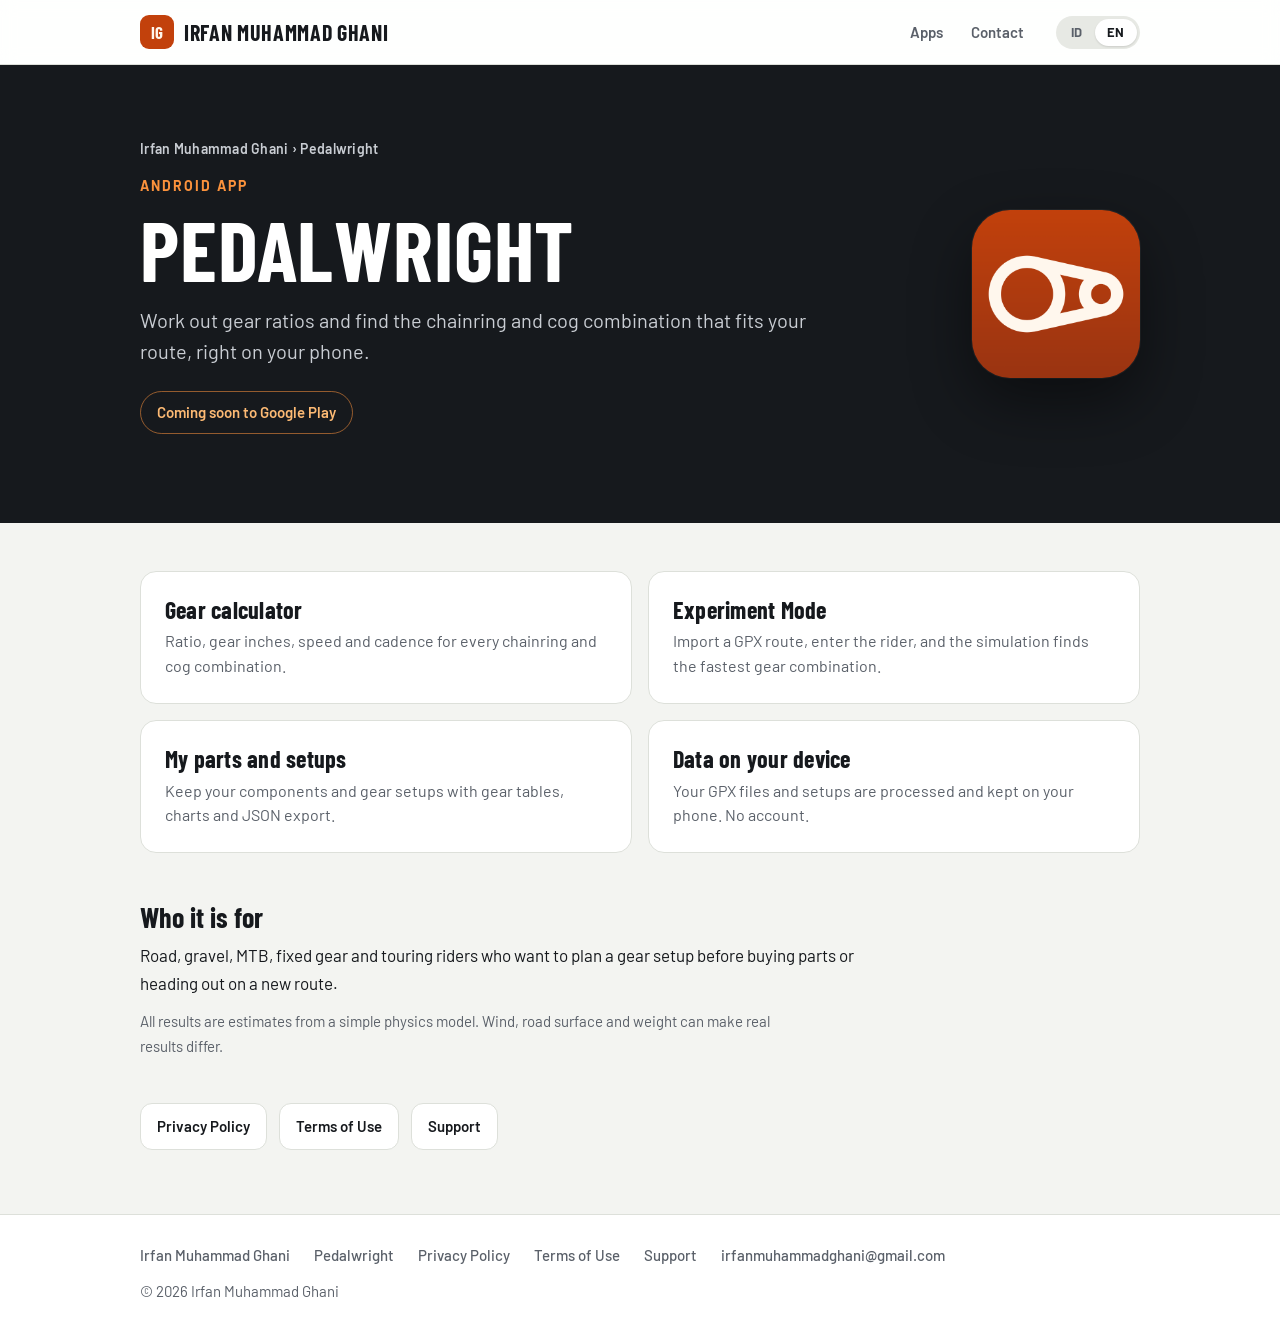
==== pedalwright/index.html @ 3c7b5826 "Developer site for all apps: home lists the apps, each app has its own page Co-Authored-By: Claude S" ====
<!doctype html>
<html lang="en">
<head>
<meta charset="utf-8">
<meta name="viewport" content="width=device-width, initial-scale=1">
<title>Pedalwright: Bike Gear Planner</title>
<meta name="description" content="Calculate gear ratios and find the chainring and cog combination for a GPX route.">
<meta name="theme-color" content="#16191D">
<link rel="icon" href="/assets/favicon.svg" type="image/svg+xml">
<link rel="canonical" href="https://img88.github.io/pedalwright/">
<link rel="preload" href="/assets/fonts/Barlow-Regular.ttf" as="font" type="font/ttf" crossorigin>
<link rel="stylesheet" href="/assets/site.css">
<script src="/assets/site.js" defer></script>
</head>
<body class="app">
<header class="top">
  <div class="wrap bar">
    <a class="brand" href="/"><span class="mark" aria-hidden="true">IG</span><span>Irfan Muhammad Ghani</span></a>
    <nav aria-label="Main">
      <a href="/#apps"><span data-l="id">Aplikasi</span><span data-l="en">Apps</span></a>
      <a href="mailto:irfanmuhammadghani@gmail.com"><span data-l="id">Kontak</span><span data-l="en">Contact</span></a>
    </nav>
    <div class="lang" role="group" aria-label="Language">
      <button type="button" data-set="id">ID</button><button type="button" data-set="en">EN</button>
    </div>
  </div>
</header>
<main>
  <section class="hero">
    <div class="wrap hero-grid">
      <div>
        <p class="crumbs"><a href="/">Irfan Muhammad Ghani</a> <span aria-hidden="true">›</span> Pedalwright</p>
        <p class="eyebrow"><span data-l="id">Aplikasi Android</span><span data-l="en">Android app</span></p>
        <h1>Pedalwright</h1>
        <p class="lead"><span data-l="id">Hitung rasio gir dan cari kombinasi chainring dan cog yang paling pas untuk rute Anda, langsung di ponsel.</span><span data-l="en">Work out gear ratios and find the chainring and cog combination that fits your route, right on your phone.</span></p>
        <p><span class="badge"><span data-l="id">Segera di Google Play</span><span data-l="en">Coming soon to Google Play</span></span></p>
      </div>
      <img class="hero-icon" src="/pedalwright/icon.png" alt="Pedalwright" width="168" height="168">
    </div>
  </section>
  <section class="wrap features" aria-label="Features">
    <article class="feature">
      <h3><span data-l="id">Kalkulator gir</span><span data-l="en">Gear calculator</span></h3>
      <p><span data-l="id">Rasio, gear inches, kecepatan, dan cadence untuk setiap kombinasi chainring dan cog.</span><span data-l="en">Ratio, gear inches, speed and cadence for every chainring and cog combination.</span></p>
    </article>
    <article class="feature">
      <h3><span data-l="id">Experiment Mode</span><span data-l="en">Experiment Mode</span></h3>
      <p><span data-l="id">Impor rute GPX, isi data pengendara, dan simulasi menunjukkan kombinasi gir tercepat.</span><span data-l="en">Import a GPX route, enter the rider, and the simulation finds the fastest gear combination.</span></p>
    </article>
    <article class="feature">
      <h3><span data-l="id">Part dan setup saya</span><span data-l="en">My parts and setups</span></h3>
      <p><span data-l="id">Simpan komponen dan setelan gir lengkap dengan tabel gir, grafik, dan ekspor JSON.</span><span data-l="en">Keep your components and gear setups with gear tables, charts and JSON export.</span></p>
    </article>
    <article class="feature">
      <h3><span data-l="id">Data di perangkat</span><span data-l="en">Data on your device</span></h3>
      <p><span data-l="id">File GPX dan setelan Anda diproses dan disimpan di ponsel. Tanpa akun.</span><span data-l="en">Your GPX files and setups are processed and kept on your phone. No account.</span></p>
    </article>
  </section>
  <section class="wrap who">
    <h2><span data-l="id">Untuk siapa</span><span data-l="en">Who it is for</span></h2>
    <p><span data-l="id">Pesepeda jalan raya, gravel, MTB, fixed gear, dan touring yang ingin merencanakan setelan gir sebelum membeli komponen atau berangkat ke rute baru.</span><span data-l="en">Road, gravel, MTB, fixed gear and touring riders who want to plan a gear setup before buying parts or heading out on a new route.</span></p>
    <p class="note"><span data-l="id">Semua hasil adalah perkiraan dari model fisika sederhana. Angin, permukaan jalan, dan berat bisa membuat hasil nyata berbeda.</span><span data-l="en">All results are estimates from a simple physics model. Wind, road surface and weight can make real results differ.</span></p>
  </section>
  <section class="wrap legal-links" aria-label="Legal">
    <a href="/pedalwright/privacy/"><span data-l="id">Kebijakan Privasi</span><span data-l="en">Privacy Policy</span></a>
    <a href="/pedalwright/terms/"><span data-l="id">Syarat Penggunaan</span><span data-l="en">Terms of Use</span></a>
    <a href="/pedalwright/support/"><span data-l="id">Dukungan</span><span data-l="en">Support</span></a>
  </section>
</main>
<footer class="foot">
  <div class="wrap">
    <div class="foot-links">
      <a href="/">Irfan Muhammad Ghani</a>
      <a href="/pedalwright/">Pedalwright</a><a href="/pedalwright/privacy/"><span data-l="id">Kebijakan Privasi</span><span data-l="en">Privacy Policy</span></a><a href="/pedalwright/terms/"><span data-l="id">Syarat Penggunaan</span><span data-l="en">Terms of Use</span></a><a href="/pedalwright/support/"><span data-l="id">Dukungan</span><span data-l="en">Support</span></a>
      <a href="mailto:irfanmuhammadghani@gmail.com">irfanmuhammadghani@gmail.com</a>
    </div>
    <p>&copy; 2026 Irfan Muhammad Ghani</p>
  </div>
</footer>
</body>
</html>
---- assets/site.css ----
@font-face { font-family: "Barlow"; font-weight: 400; font-display: swap; src: url("/assets/fonts/Barlow-Regular.ttf") format("truetype"); }
@font-face { font-family: "Barlow"; font-weight: 500; font-display: swap; src: url("/assets/fonts/Barlow-Medium.ttf") format("truetype"); }
@font-face { font-family: "Barlow"; font-weight: 600; font-display: swap; src: url("/assets/fonts/Barlow-SemiBold.ttf") format("truetype"); }
@font-face { font-family: "Barlow"; font-weight: 700; font-display: swap; src: url("/assets/fonts/Barlow-Bold.ttf") format("truetype"); }
@font-face { font-family: "Barlow Condensed"; font-weight: 700; font-display: swap; src: url("/assets/fonts/BarlowCondensed-Bold.ttf") format("truetype"); }

:root {
  --bg: #F3F4F1;
  --card: #FFFFFF;
  --border: #DDE0DA;
  --text: #16191D;
  --muted: #5A6069;
  --accent: #C2410C;
  --accent-dark: #9A3412;
  --accent-soft: #FFEDD5;
  --accent-bright: #FB923C;
  --dark: #16191D;
  --dark-2: #23282E;
  --on-dark: #C9CDD3;
  --soft: #F7F8F5;
  --radius: 16px;
  --body: "Barlow", system-ui, -apple-system, "Segoe UI", Roboto, sans-serif;
  --display: "Barlow Condensed", "Barlow", system-ui, sans-serif;
}

* { box-sizing: border-box; }
html { -webkit-text-size-adjust: 100%; }
body {
  margin: 0;
  background: var(--bg);
  color: var(--text);
  font: 400 17px/1.65 var(--body);
  -webkit-font-smoothing: antialiased;
}

/* Language: both stay visible until the script picks one. */
html[data-lang="id"] [data-l="en"],
html[data-lang="en"] [data-l="id"] { display: none; }

a { color: var(--accent); text-underline-offset: 3px; }
a:hover { color: var(--accent-dark); }
a:focus-visible, button:focus-visible { outline: 3px solid var(--accent-bright); outline-offset: 2px; border-radius: 6px; }

.wrap { width: 100%; max-width: 1040px; margin: 0 auto; padding: 0 20px; }

/* Top bar */
.top { position: sticky; top: 0; z-index: 10; background: rgba(255,255,255,.92); backdrop-filter: blur(8px); border-bottom: 1px solid var(--border); }
.bar { display: flex; align-items: center; gap: 20px; min-height: 64px; }
.brand { display: flex; align-items: center; gap: 10px; color: var(--text); text-decoration: none; font: 700 22px/1 var(--display); letter-spacing: .03em; text-transform: uppercase; margin-right: auto; }
.brand .mark { display: grid; place-items: center; width: 34px; height: 34px; border-radius: 9px; background: var(--accent); color: #FFF7ED; font: 700 17px/1 var(--display); letter-spacing: .02em; }
.bar nav { display: flex; gap: 4px; }
.bar nav a { padding: 8px 12px; border-radius: 10px; color: var(--muted); text-decoration: none; font-weight: 600; font-size: 15px; }
.bar nav a:hover { background: var(--soft); color: var(--text); }
.bar nav a[aria-current="page"] { color: var(--accent); background: var(--accent-soft); }
.lang { display: inline-flex; background: #E7E9E4; border-radius: 999px; padding: 3px; }
.lang button { border: 0; background: transparent; color: var(--muted); font: 700 13px/1 var(--body); letter-spacing: .04em; padding: 7px 12px; border-radius: 999px; cursor: pointer; }
.lang button[aria-pressed="true"] { background: var(--card); color: var(--text); box-shadow: 0 1px 2px rgba(0,0,0,.12); }

/* Landing */
.hero { background: var(--dark); color: #fff; }
.hero-grid { display: grid; grid-template-columns: 1fr auto; align-items: center; gap: 40px; padding-top: 72px; padding-bottom: 72px; }
.eyebrow { margin: 0 0 12px; color: var(--accent-bright); font-weight: 700; font-size: 14px; letter-spacing: .14em; text-transform: uppercase; }
.hero h1 { margin: 0 0 16px; font: 700 clamp(48px, 9vw, 84px)/.95 var(--display); letter-spacing: .01em; text-transform: uppercase; }
.lead { margin: 0 0 24px; max-width: 34em; color: var(--on-dark); font-size: 20px; line-height: 1.55; }
.badge { display: inline-block; padding: 8px 16px; border: 1px solid rgba(251,146,60,.55); border-radius: 999px; color: #FDBA74; font-weight: 600; font-size: 15px; }
.hero-icon { border-radius: 38px; box-shadow: 0 24px 60px rgba(0,0,0,.45), 0 0 0 1px rgba(255,255,255,.06); display: block; }

.features { display: grid; grid-template-columns: repeat(2, 1fr); gap: 16px; padding-top: 48px; padding-bottom: 8px; }
.feature { background: var(--card); border: 1px solid var(--border); border-radius: var(--radius); padding: 24px; }
.feature h3 { margin: 0 0 6px; font: 700 24px/1.15 var(--display); letter-spacing: .01em; }
.feature p { margin: 0; color: var(--muted); font-size: 16px; line-height: 1.55; }

.who { padding-top: 40px; padding-bottom: 32px; }
.who h2 { margin: 0 0 8px; font: 700 28px/1.15 var(--display); }
.who p { margin: 0 0 12px; max-width: 44em; }
.who .note { color: var(--muted); font-size: 15px; }

/* Home */
.home-hero .wrap { padding-top: 80px; padding-bottom: 80px; }
.home-hero h1 { font-size: clamp(40px, 7.5vw, 72px); }
.apps { padding-top: 48px; }
.apps h2, .contact h2 { margin: 0 0 16px; font: 700 28px/1.15 var(--display); }
.app-grid { display: grid; grid-template-columns: repeat(auto-fill, minmax(360px, 1fr)); gap: 16px; }
.app-card { display: flex; gap: 18px; background: var(--card); border: 1px solid var(--border); border-radius: var(--radius); padding: 22px; }
.app-card img { border-radius: 16px; flex: none; align-self: flex-start; }
.app-body h3 { margin: 0 0 4px; font: 700 26px/1.1 var(--display); letter-spacing: .01em; }
.app-body h3 a { color: var(--text); text-decoration: none; }
.app-body h3 a:hover { color: var(--accent); }
.app-body p { margin: 0 0 10px; color: var(--muted); font-size: 16px; line-height: 1.5; }
.app-meta .badge { border-color: rgba(194,65,12,.4); color: var(--accent); font-size: 13px; padding: 4px 12px; }
.app-links { display: flex; flex-wrap: wrap; gap: 4px 16px; margin-bottom: 0 !important; font-size: 15px; font-weight: 600; }
.contact { padding-top: 40px; padding-bottom: 64px; }
.contact p { margin: 0; max-width: 44em; }
.crumbs { margin: 0 0 14px; font-size: 14px; font-weight: 600; letter-spacing: .02em; color: var(--muted); }
.crumbs a { color: var(--muted); text-decoration: none; }
.crumbs a:hover { color: var(--accent); text-decoration: underline; }
.hero .crumbs, .hero .crumbs a { color: var(--on-dark); }
.legal-links { display: flex; flex-wrap: wrap; gap: 10px 12px; padding-bottom: 64px; }
.legal-links a { padding: 10px 16px; background: var(--card); border: 1px solid var(--border); border-radius: 12px; color: var(--text); text-decoration: none; font-weight: 600; font-size: 15px; }
.legal-links a:hover { border-color: var(--accent); color: var(--accent); }

/* Documents */
.doc { max-width: 800px; padding-top: 48px; padding-bottom: 64px; }
.doc h1 { margin: 0 0 24px; font: 700 clamp(36px, 7vw, 52px)/1.05 var(--display); letter-spacing: .01em; }
.card { background: var(--card); border: 1px solid var(--border); border-radius: var(--radius); padding: 36px 40px; }
.card > h2:first-child { margin-top: 0; }
.card .meta + h2 { margin-top: 28px; }
.card h2 { margin: 36px 0 10px; font: 700 26px/1.15 var(--display); letter-spacing: .01em; }
.card p { margin: 0 0 14px; }
.card ul { margin: 0 0 16px; padding-left: 22px; }
.card li { margin: 0 0 8px; padding-left: 2px; }
.card li::marker { color: var(--accent); }
.card strong { font-weight: 600; }
.meta { background: var(--soft); border: 1px solid var(--border); border-radius: 12px; padding: 14px 18px; color: var(--muted); font-size: 15px; line-height: 1.6; }
.meta strong { color: var(--text); }

/* Footer */
.foot { border-top: 1px solid var(--border); background: var(--card); padding: 28px 0 36px; color: var(--muted); font-size: 15px; }
.foot-links { display: flex; flex-wrap: wrap; gap: 8px 24px; margin-bottom: 12px; }
.foot-links a { color: var(--muted); text-decoration: none; font-weight: 500; }
.foot-links a:hover { color: var(--accent); text-decoration: underline; }
.foot p { margin: 0; }

@media (max-width: 720px) {
  body { font-size: 16px; }
  .bar { flex-wrap: wrap; row-gap: 4px; padding-top: 10px; padding-bottom: 10px; }
  .brand { font-size: 20px; }
  .bar nav { order: 3; width: 100%; margin-left: -12px; }
  .hero-grid { grid-template-columns: 1fr; gap: 28px; padding-top: 44px; padding-bottom: 48px; }
  .hero-icon { order: -1; width: 104px; height: 104px; border-radius: 24px; }
  .lead { font-size: 18px; }
  .features, .app-grid { grid-template-columns: 1fr; }
  .features { padding-top: 32px; }
  .home-hero .wrap { padding-top: 48px; padding-bottom: 48px; }
  .app-card { padding: 18px; gap: 14px; }
  .card { padding: 24px 20px; }
  .doc { padding-top: 32px; padding-bottom: 40px; }
}
@media print {
  .top, .foot, .lang { display: none; }
  body { background: #fff; }
  .card { border: 0; padding: 0; }
}
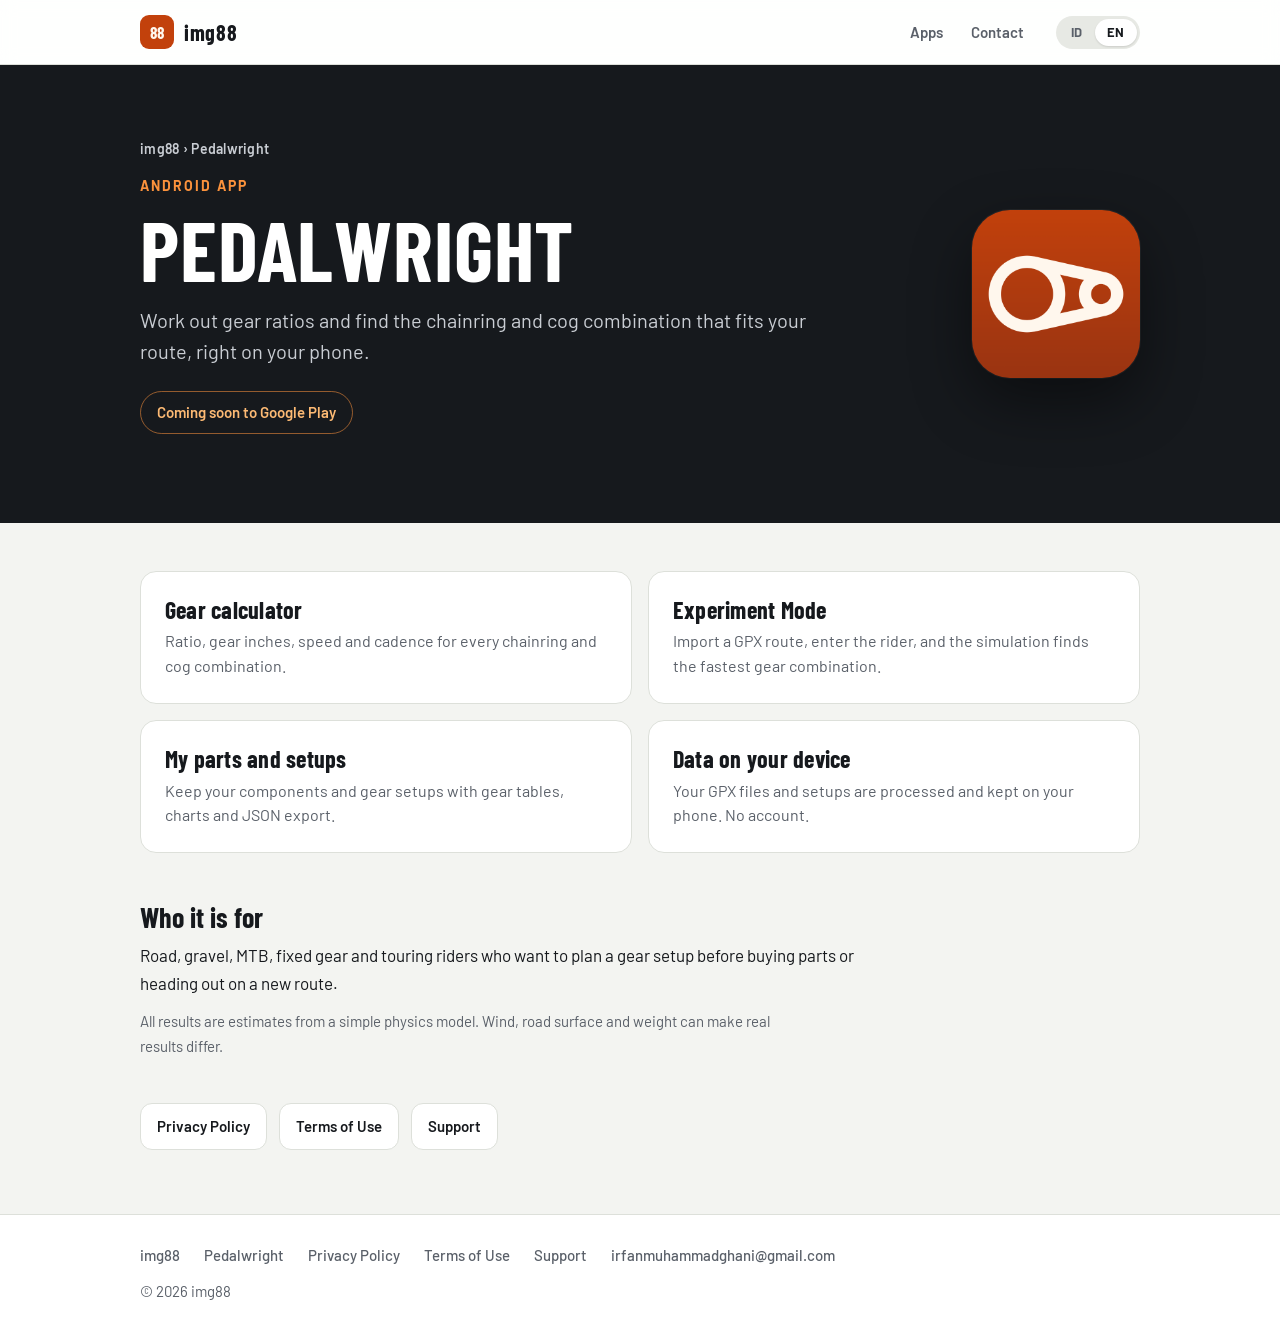
==== commit 4e2b5c39: "Site shows img88 and a shorter tagline Co-Authored-By: Claude Sonnet 5.5 <noreply@anthropic.com>" ====
--- a/pedalwright/index.html
+++ b/pedalwright/index.html
@@ -15,7 +15,7 @@
 <body class="app">
 <header class="top">
   <div class="wrap bar">
-    <a class="brand" href="/"><span class="mark" aria-hidden="true">IG</span><span>Irfan Muhammad Ghani</span></a>
+    <a class="brand" href="/"><span class="mark" aria-hidden="true">88</span><span>img88</span></a>
     <nav aria-label="Main">
       <a href="/#apps"><span data-l="id">Aplikasi</span><span data-l="en">Apps</span></a>
       <a href="mailto:irfanmuhammadghani@gmail.com"><span data-l="id">Kontak</span><span data-l="en">Contact</span></a>
@@ -29,7 +29,7 @@
   <section class="hero">
     <div class="wrap hero-grid">
       <div>
-        <p class="crumbs"><a href="/">Irfan Muhammad Ghani</a> <span aria-hidden="true">›</span> Pedalwright</p>
+        <p class="crumbs"><a href="/">img88</a> <span aria-hidden="true">›</span> Pedalwright</p>
         <p class="eyebrow"><span data-l="id">Aplikasi Android</span><span data-l="en">Android app</span></p>
         <h1>Pedalwright</h1>
         <p class="lead"><span data-l="id">Hitung rasio gir dan cari kombinasi chainring dan cog yang paling pas untuk rute Anda, langsung di ponsel.</span><span data-l="en">Work out gear ratios and find the chainring and cog combination that fits your route, right on your phone.</span></p>
@@ -70,11 +70,11 @@
 <footer class="foot">
   <div class="wrap">
     <div class="foot-links">
-      <a href="/">Irfan Muhammad Ghani</a>
+      <a href="/">img88</a>
       <a href="/pedalwright/">Pedalwright</a><a href="/pedalwright/privacy/"><span data-l="id">Kebijakan Privasi</span><span data-l="en">Privacy Policy</span></a><a href="/pedalwright/terms/"><span data-l="id">Syarat Penggunaan</span><span data-l="en">Terms of Use</span></a><a href="/pedalwright/support/"><span data-l="id">Dukungan</span><span data-l="en">Support</span></a>
       <a href="mailto:irfanmuhammadghani@gmail.com">irfanmuhammadghani@gmail.com</a>
     </div>
-    <p>&copy; 2026 Irfan Muhammad Ghani</p>
+    <p>&copy; 2026 img88</p>
   </div>
 </footer>
 </body>
--- a/assets/site.css
+++ b/assets/site.css
@@ -47,6 +47,7 @@
 .top { position: sticky; top: 0; z-index: 10; background: rgba(255,255,255,.92); backdrop-filter: blur(8px); border-bottom: 1px solid var(--border); }
 .bar { display: flex; align-items: center; gap: 20px; min-height: 64px; }
 .brand { display: flex; align-items: center; gap: 10px; color: var(--text); text-decoration: none; font: 700 22px/1 var(--display); letter-spacing: .03em; text-transform: uppercase; margin-right: auto; }
+.brand { text-transform: none; }
 .brand .mark { display: grid; place-items: center; width: 34px; height: 34px; border-radius: 9px; background: var(--accent); color: #FFF7ED; font: 700 17px/1 var(--display); letter-spacing: .02em; }
 .bar nav { display: flex; gap: 4px; }
 .bar nav a { padding: 8px 12px; border-radius: 10px; color: var(--muted); text-decoration: none; font-weight: 600; font-size: 15px; }
@@ -77,7 +78,7 @@
 
 /* Home */
 .home-hero .wrap { padding-top: 80px; padding-bottom: 80px; }
-.home-hero h1 { font-size: clamp(40px, 7.5vw, 72px); }
+.home-hero h1 { font-size: clamp(48px, 9vw, 84px); text-transform: none; }
 .apps { padding-top: 48px; }
 .apps h2, .contact h2 { margin: 0 0 16px; font: 700 28px/1.15 var(--display); }
 .app-grid { display: grid; grid-template-columns: repeat(auto-fill, minmax(360px, 1fr)); gap: 16px; }
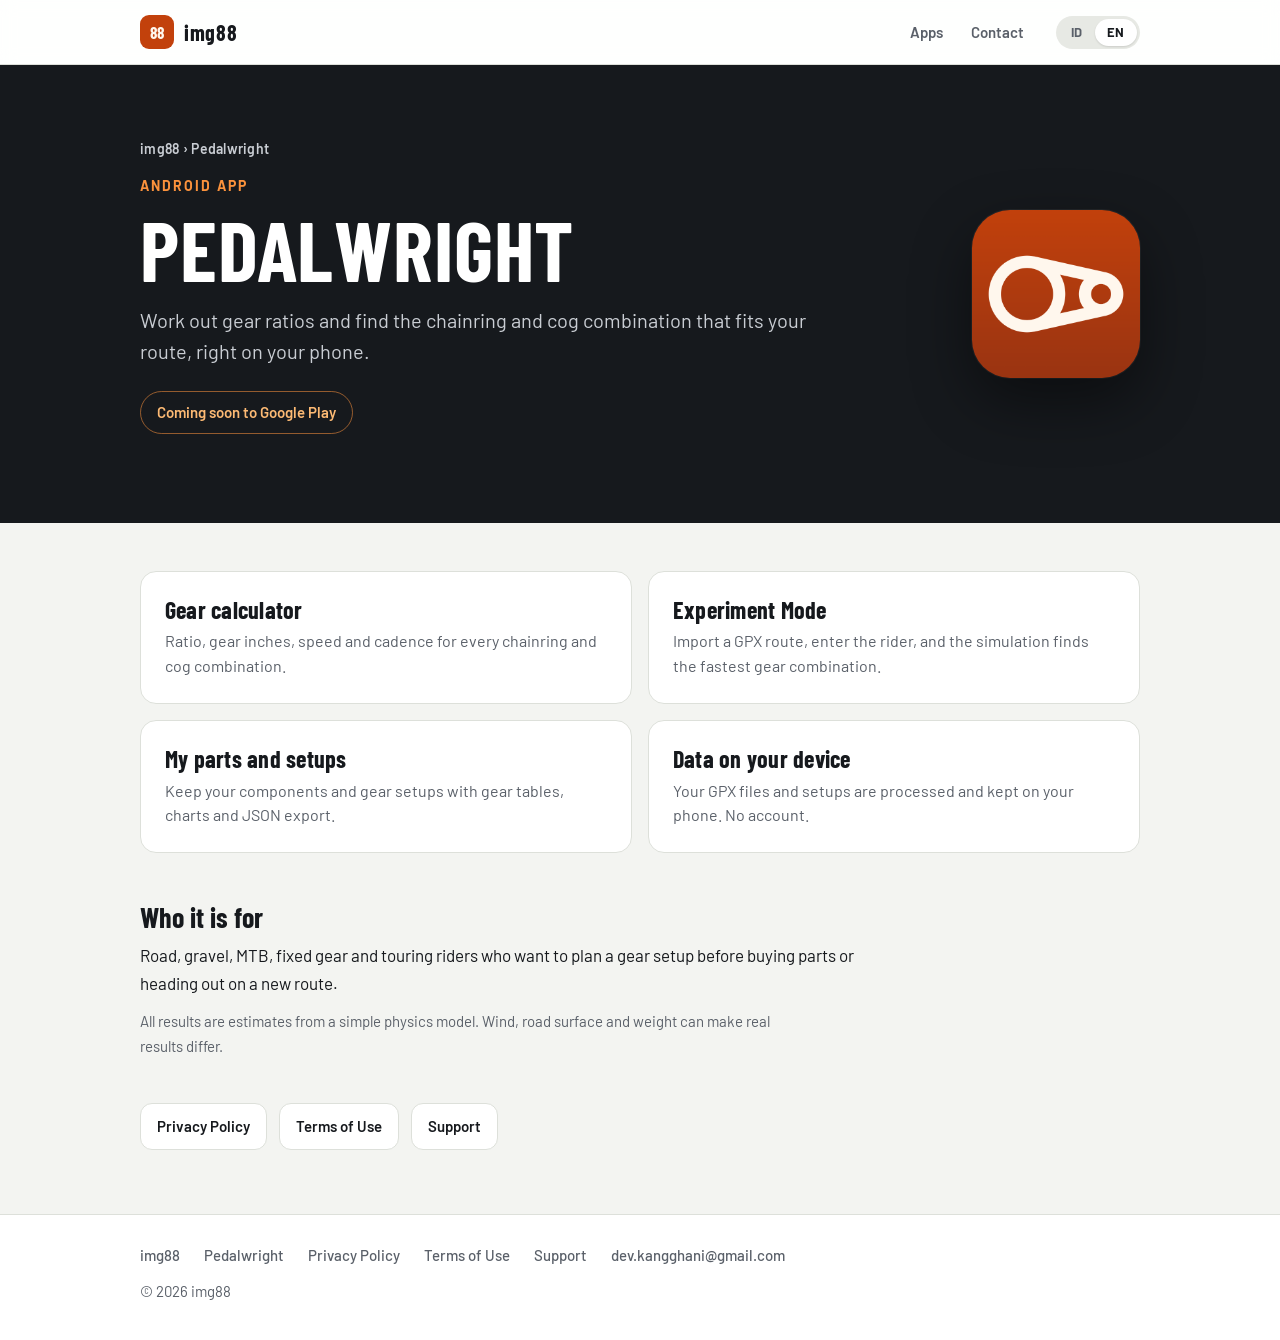
==== commit 857c49a8: "Contact email moves to dev.kangghani@gmail.com" ====
--- a/pedalwright/index.html
+++ b/pedalwright/index.html
@@ -7,7 +7,7 @@
 <meta name="description" content="Calculate gear ratios and find the chainring and cog combination for a GPX route.">
 <meta name="theme-color" content="#16191D">
 <link rel="icon" href="/assets/favicon.svg" type="image/svg+xml">
-<link rel="canonical" href="https://img88.github.io/pedalwright/">
+<link rel="canonical" href="https://apps.kangghani.com/pedalwright/">
 <link rel="preload" href="/assets/fonts/Barlow-Regular.ttf" as="font" type="font/ttf" crossorigin>
 <link rel="stylesheet" href="/assets/site.css">
 <script src="/assets/site.js" defer></script>
@@ -18,7 +18,7 @@
     <a class="brand" href="/"><span class="mark" aria-hidden="true">88</span><span>img88</span></a>
     <nav aria-label="Main">
       <a href="/#apps"><span data-l="id">Aplikasi</span><span data-l="en">Apps</span></a>
-      <a href="mailto:irfanmuhammadghani@gmail.com"><span data-l="id">Kontak</span><span data-l="en">Contact</span></a>
+      <a href="mailto:dev.kangghani@gmail.com"><span data-l="id">Kontak</span><span data-l="en">Contact</span></a>
     </nav>
     <div class="lang" role="group" aria-label="Language">
       <button type="button" data-set="id">ID</button><button type="button" data-set="en">EN</button>
@@ -72,7 +72,7 @@
     <div class="foot-links">
       <a href="/">img88</a>
       <a href="/pedalwright/">Pedalwright</a><a href="/pedalwright/privacy/"><span data-l="id">Kebijakan Privasi</span><span data-l="en">Privacy Policy</span></a><a href="/pedalwright/terms/"><span data-l="id">Syarat Penggunaan</span><span data-l="en">Terms of Use</span></a><a href="/pedalwright/support/"><span data-l="id">Dukungan</span><span data-l="en">Support</span></a>
-      <a href="mailto:irfanmuhammadghani@gmail.com">irfanmuhammadghani@gmail.com</a>
+      <a href="mailto:dev.kangghani@gmail.com">dev.kangghani@gmail.com</a>
     </div>
     <p>&copy; 2026 img88</p>
   </div>
